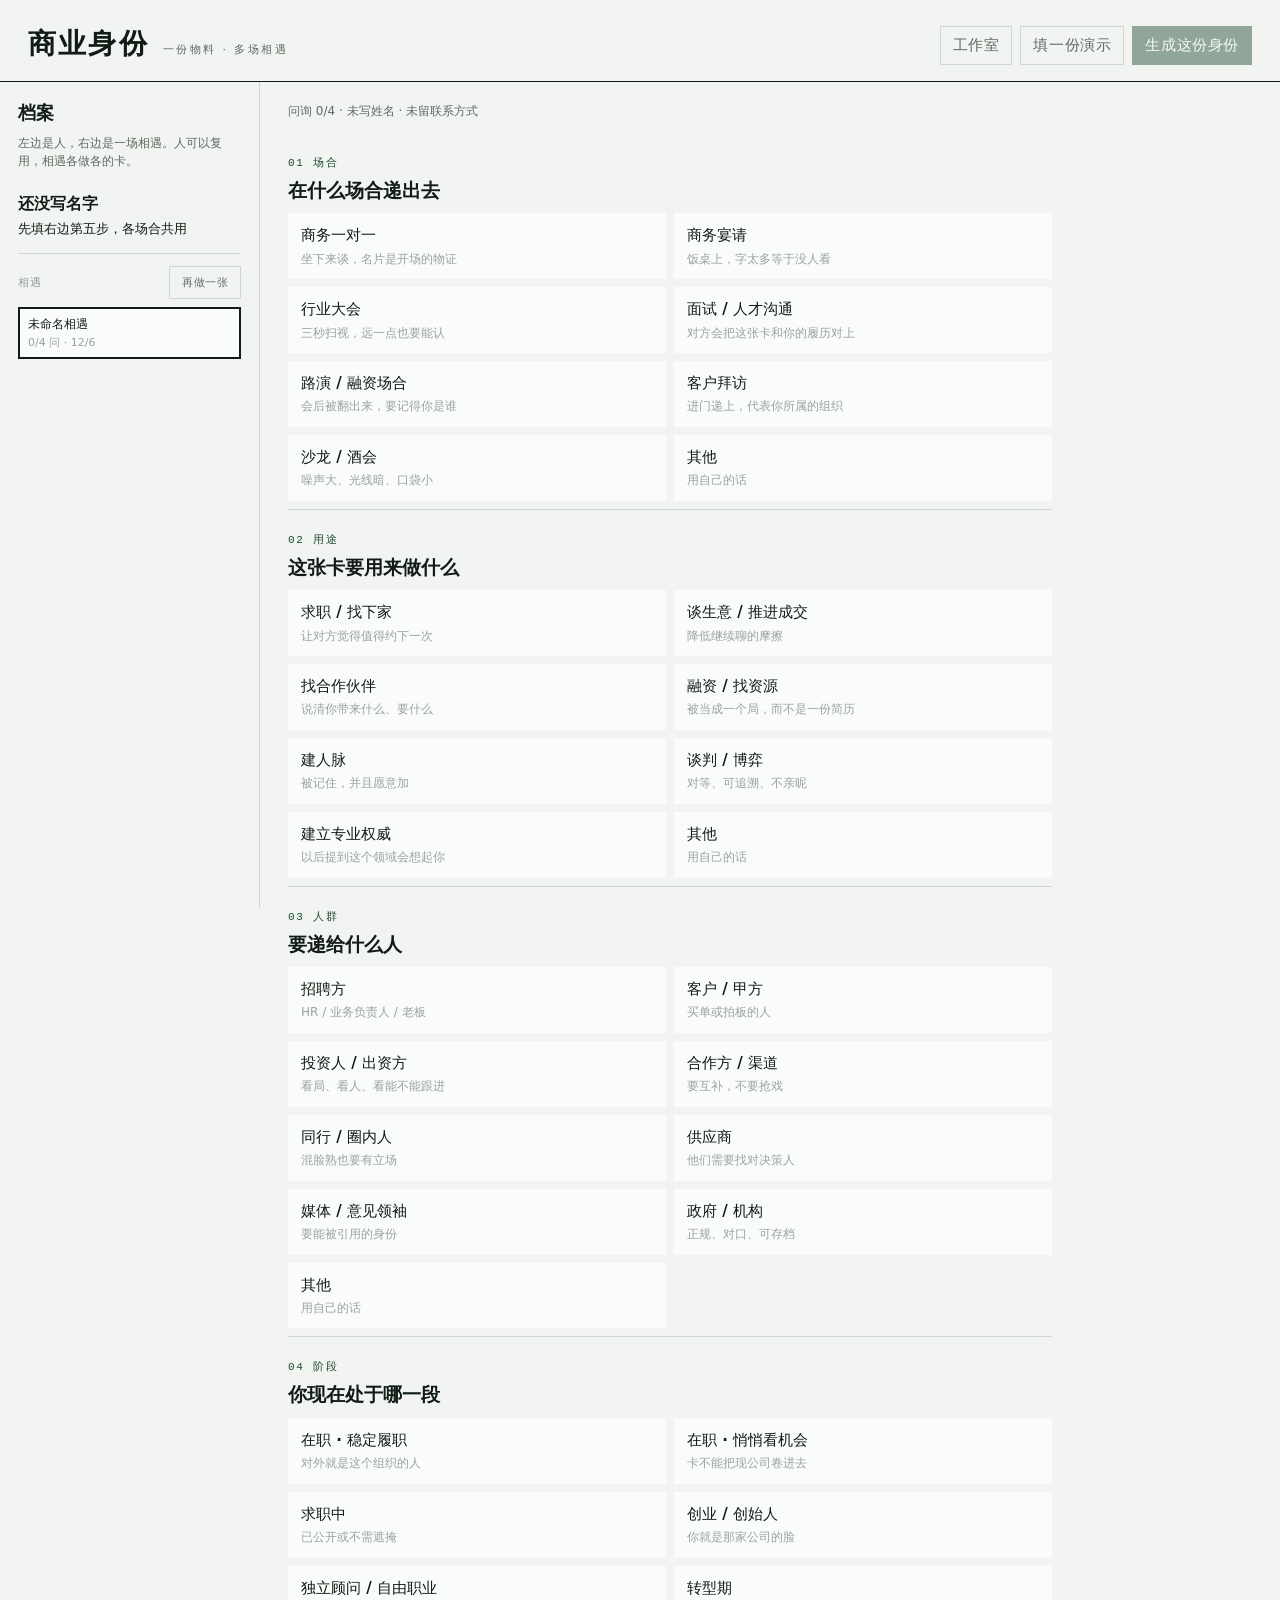
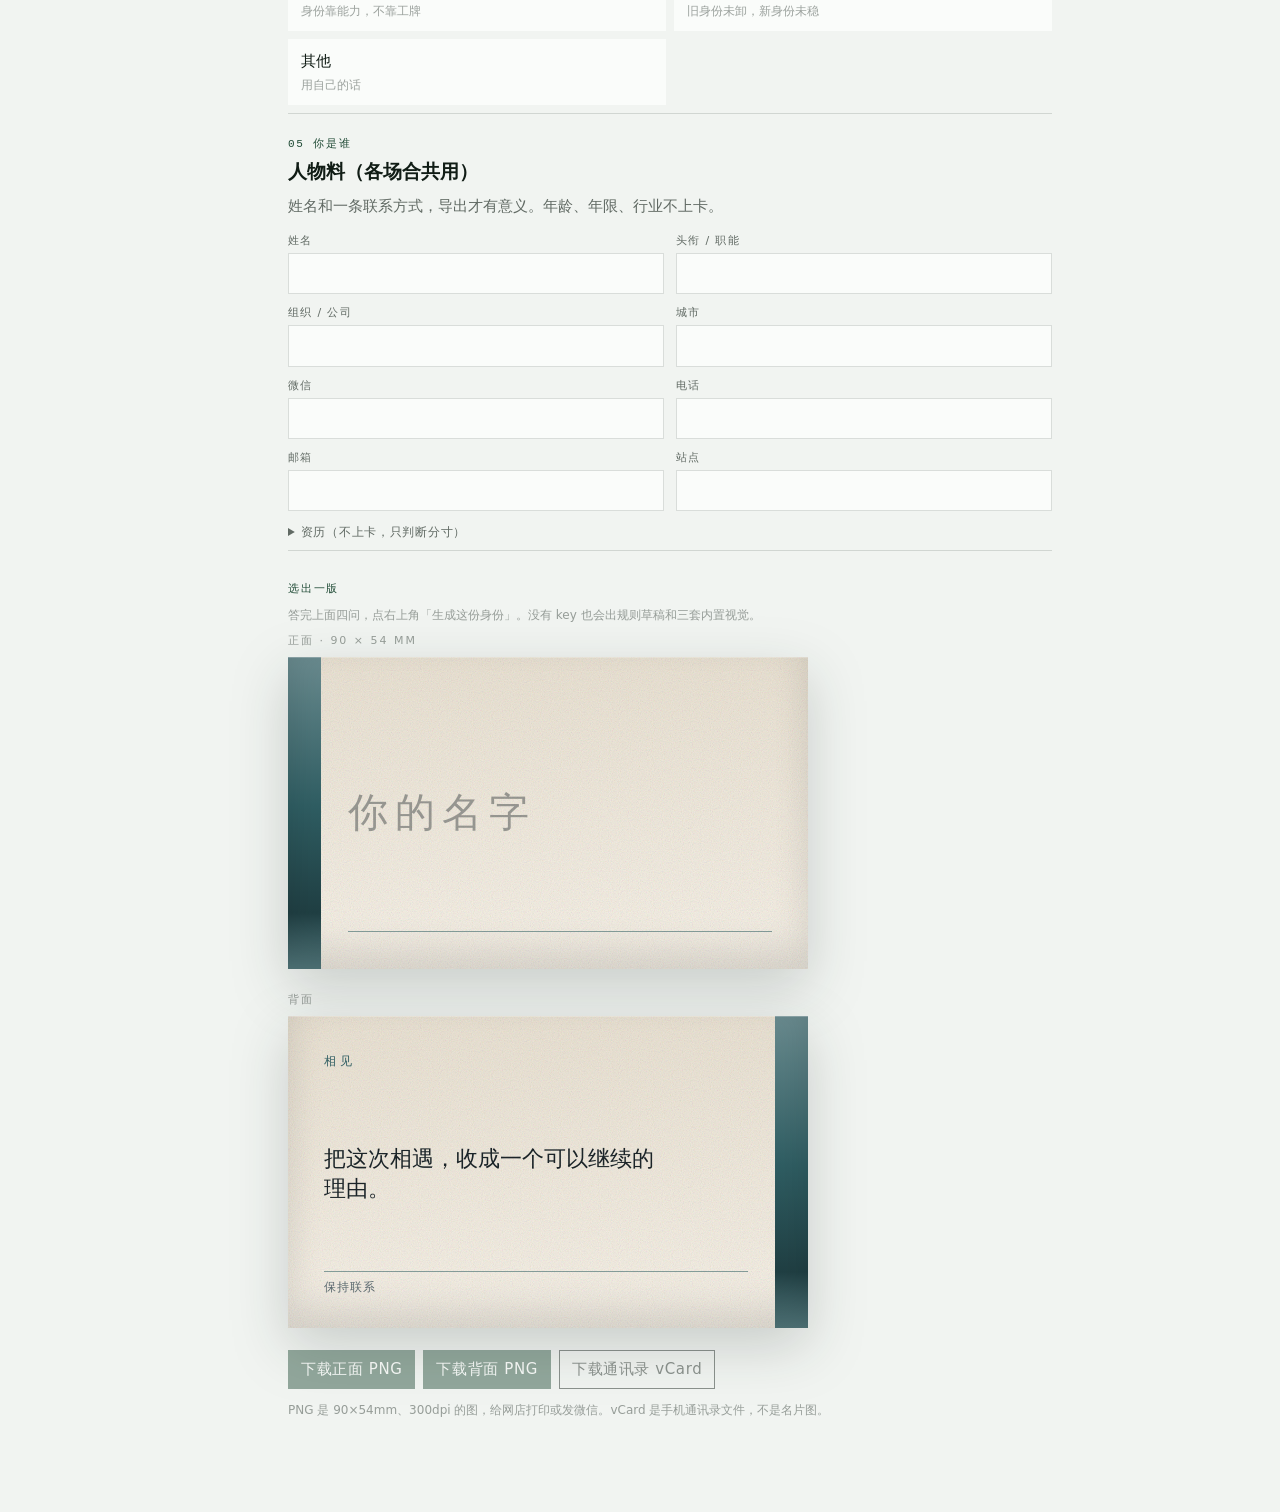
==== flow.html @ c1c33767 "chore(auto): save uncommitted Cursor changes Safety-net commit: uncommitted changes left when the ho" ====
<!DOCTYPE html>
<html lang="zh-CN">
  <head>
    <meta charset="utf-8" />
    <meta name="viewport" content="width=device-width, initial-scale=1" />
    <title>商业身份 · 产品版</title>
    <link rel="stylesheet" href="css/styles.css" />
    <link rel="stylesheet" href="css/flow.css" />
  </head>
  <body>
    <header class="top">
      <div class="brand">
        <h1>商业身份</h1>
        <span class="en">一份物料 · 多场相遇</span>
      </div>
      <div class="top-actions">
        <a class="btn ghost" href="index.html">工作室</a>
        <button class="btn ghost" type="button" id="btn-demo">填一份演示</button>
        <button class="btn chop" type="button" id="btn-go">生成这份身份</button>
      </div>
    </header>

    <main class="flow">
      <aside class="rail">
        <h2>档案</h2>
        <p class="rail-lead">左边是人，右边是一场相遇。人可以复用，相遇各做各的卡。</p>
        <div class="rail-person" id="rail-person"></div>
        <div class="rail-head">
          <span>相遇</span>
          <button class="btn ghost" type="button" id="btn-new">再做一张</button>
        </div>
        <div class="rail-list" id="rail-list"></div>
      </aside>

      <section class="flow-main">
        <p class="status" id="status"></p>

        <article class="q" id="q-scene">
          <div class="q-kicker">01 场合</div>
          <h2>在什么场合递出去</h2>
          <div class="chips" data-field="scene"></div>
          <div class="other" data-other="scene"><input type="text" placeholder="场合，用你的话说" maxlength="40" /></div>
        </article>
        <article class="q" id="q-purpose">
          <div class="q-kicker">02 用途</div>
          <h2>这张卡要用来做什么</h2>
          <div class="chips" data-field="purpose"></div>
          <div class="other" data-other="purpose"><input type="text" placeholder="用途，用你的话说" maxlength="40" /></div>
        </article>
        <article class="q" id="q-audience">
          <div class="q-kicker">03 人群</div>
          <h2>要递给什么人</h2>
          <div class="chips" data-field="audience"></div>
          <div class="other" data-other="audience"><input type="text" placeholder="对方是谁" maxlength="40" /></div>
        </article>
        <article class="q" id="q-stage">
          <div class="q-kicker">04 阶段</div>
          <h2>你现在处于哪一段</h2>
          <div class="chips" data-field="stage"></div>
          <div class="other" data-other="stage"><input type="text" placeholder="你的阶段" maxlength="40" /></div>
        </article>

        <article class="q" id="q-profile">
          <div class="q-kicker">05 你是谁</div>
          <h2>人物料（各场合共用）</h2>
          <p class="lead">姓名和一条联系方式，导出才有意义。年龄、年限、行业不上卡。</p>
          <div class="fields">
            <div>
              <label for="f-name">姓名</label>
              <input id="f-name" data-profile="name" maxlength="20" />
            </div>
            <div>
              <label for="f-title">头衔 / 职能</label>
              <input id="f-title" data-profile="title" maxlength="30" />
            </div>
            <div>
              <label for="f-company">组织 / 公司</label>
              <input id="f-company" data-profile="company" maxlength="30" />
            </div>
            <div>
              <label for="f-city">城市</label>
              <input id="f-city" data-profile="city" maxlength="12" />
            </div>
            <div>
              <label for="f-wechat">微信</label>
              <input id="f-wechat" data-profile="wechat" maxlength="30" />
            </div>
            <div>
              <label for="f-phone">电话</label>
              <input id="f-phone" data-profile="phone" maxlength="20" />
            </div>
            <div>
              <label for="f-email">邮箱</label>
              <input id="f-email" data-profile="email" maxlength="60" />
            </div>
            <div>
              <label for="f-website">站点</label>
              <input id="f-website" data-profile="website" maxlength="60" />
            </div>
          </div>
          <details class="more">
            <summary>资历（不上卡，只判断分寸）</summary>
            <div class="fields" style="margin-top: 10px">
              <div>
                <label for="f-nameEn">英文名</label>
                <input id="f-nameEn" data-profile="nameEn" maxlength="40" />
              </div>
              <div>
                <label for="f-trade">行业 / 职业</label>
                <input id="f-trade" data-profile="trade" maxlength="30" />
              </div>
              <div>
                <label for="f-age">年龄</label>
                <input id="f-age" data-profile="age" maxlength="3" inputmode="numeric" />
              </div>
              <div>
                <label for="f-years">从业年限</label>
                <input id="f-years" data-profile="years" maxlength="3" inputmode="numeric" />
              </div>
              <div class="wide">
                <label for="f-tags">能力标签（逗号分隔）</label>
                <input id="f-tags" data-profile="tags" maxlength="80" />
              </div>
              <div class="wide">
                <label for="f-pitch">一句定位（可空）</label>
                <input id="f-pitch" data-profile="pitch" maxlength="40" />
              </div>
            </div>
          </details>
        </article>

        <section class="pick" id="pick">
          <div class="q-kicker">选出一版</div>
          <p class="designer-note" id="go-note"></p>
          <div class="candidates" id="candidates"></div>
          <div class="cards" id="cards"></div>
          <div class="sheet" id="brief-sheet"></div>
          <div class="export-row">
            <button class="btn chop" type="button" id="btn-png-front">下载正面 PNG</button>
            <button class="btn chop" type="button" id="btn-png-back">下载背面 PNG</button>
            <button class="btn" type="button" id="btn-vcf">下载通讯录 vCard</button>
          </div>
          <p class="hint" id="export-hint">
            PNG 是 90×54mm、300dpi 的图，给网店打印或发微信。vCard 是手机通讯录文件，不是名片图。
          </p>
        </section>
      </section>
    </main>

    <div id="export-stage" aria-hidden="true"></div>
    <script type="module" src="js/flow.js"></script>
  </body>
</html>
---- css/styles.css ----
/**
 * 雪松林只锁 Web 界面：纸白偏冷绿，强调走墨绿。
 * 名片配色由设计规格决定，不受这套色谱限制。
 */
:root {
  --paper: #f1f4f1;
  --paper-2: #e3eae5;
  --ink: #101c15;
  --ink-soft: rgba(16, 28, 21, 0.64);
  --ink-faint: rgba(16, 28, 21, 0.4);
  --rule: rgba(16, 28, 21, 0.14);
  /* accent 管点缀（编号、主按钮），accent-deep 管选中态，chop 只管警告。语义不能混。 */
  --accent: #1f4a35;
  --accent-deep: #163526;
  --chop: #8a4a3a;
  --panel: #fafcfa;
  --studio-top: #e2eae4;
  --code-bg: #0e1c14;
  --code-fg: #e6efe8;
  --shadow: 0 18px 40px rgba(16, 28, 21, 0.12);
  --sans: "Avenir Next", "PingFang SC", "Hiragino Sans GB", "Noto Sans SC",
    system-ui, sans-serif;
  --serif: "Songti SC", "STSong", "Noto Serif SC", serif;
  --display: "Bodoni 72", "Didot", "Songti SC", "Noto Serif SC", serif;
  --mono: "SF Mono", "Menlo", ui-monospace, monospace;
}

* {
  box-sizing: border-box;
}

html,
body {
  margin: 0;
  min-height: 100%;
  background: var(--paper);
  color: var(--ink);
  font-family: var(--sans);
  overflow-x: hidden;
}

body {
  font-size: 15px;
  line-height: 1.55;
}

button,
input,
textarea {
  font: inherit;
  color: inherit;
}

button {
  cursor: pointer;
}

.top {
  display: flex;
  align-items: flex-end;
  justify-content: space-between;
  gap: 1rem;
  padding: 22px 28px 16px;
  border-bottom: 1px solid var(--ink);
  position: sticky;
  top: 0;
  z-index: 8;
  background: var(--paper);
}

.brand {
  display: flex;
  align-items: baseline;
  gap: 14px;
}

.brand h1 {
  margin: 0;
  font-family: var(--serif);
  font-size: 28px;
  font-weight: 600;
  letter-spacing: 0.08em;
}

.brand .en {
  font-size: 11px;
  letter-spacing: 0.22em;
  text-transform: uppercase;
  color: var(--ink-soft);
}

.top-actions {
  display: flex;
  flex-wrap: wrap;
  gap: 8px;
}

.btn {
  border: 1px solid var(--ink);
  background: transparent;
  padding: 7px 12px;
  border-radius: 0;
  letter-spacing: 0.04em;
}

a.btn {
  text-decoration: none;
  color: inherit;
  display: inline-block;
  cursor: pointer;
}

.btn:hover {
  background: var(--ink);
  color: var(--paper);
}

.btn.ghost {
  border-color: var(--rule);
  color: var(--ink-soft);
}

.btn.chop {
  background: var(--accent);
  border-color: var(--accent);
  color: var(--panel);
}

.btn.chop:hover {
  filter: brightness(1.08);
}

.layout {
  display: grid;
  grid-template-columns: minmax(0, 38%) minmax(0, 1fr);
  min-height: calc(100vh - 74px);
  align-items: start;
  overflow-x: hidden;
}

.inquiry {
  padding: 8px 28px 64px;
  border-right: 1px solid var(--rule);
  min-width: 0;
}

.studio {
  padding: 18px 24px 64px;
  background: linear-gradient(180deg, var(--studio-top) 0%, var(--paper) 140px);
  position: sticky;
  top: 73px;
  max-height: calc(100vh - 73px);
  overflow: auto;
  overflow-x: hidden;
  min-width: 0;
}

.q {
  padding: 22px 0 8px;
  border-bottom: 1px solid var(--rule);
}

.q-kicker {
  font-family: var(--mono);
  font-size: 11px;
  letter-spacing: 0.16em;
  color: var(--accent);
}

.q h2 {
  margin: 4px 0 8px;
  font-family: var(--serif);
  font-size: 22px;
  font-weight: 600;
}

.lead {
  margin: 0 0 14px;
  color: var(--ink-soft);
  max-width: 42em;
}

.chips {
  display: grid;
  grid-template-columns: 1fr 1fr;
  gap: 8px;
}

.chip {
  text-align: left;
  background: var(--panel);
  border: 1px solid transparent;
  padding: 10px 12px;
}

.chip:hover {
  border-color: var(--ink-soft);
}

.chip.is-on {
  border-color: var(--accent-deep);
  background: var(--accent-deep);
  color: var(--panel);
}

.chip strong {
  display: block;
  font-weight: 560;
}

.chip span {
  display: block;
  margin-top: 2px;
  font-size: 12px;
  color: var(--ink-faint);
}

.chip.is-on span {
  color: color-mix(in srgb, var(--panel) 68%, transparent);
}

.other {
  display: none;
  margin-top: 8px;
}

.other.is-open {
  display: block;
}

.other input,
.fields input,
.fields textarea,
.edits input {
  width: 100%;
  background: var(--panel);
  border: 1px solid var(--rule);
  padding: 8px 10px;
  outline: none;
}

.other input:focus,
.fields input:focus,
.fields textarea:focus,
.edits input:focus {
  border-color: var(--ink);
}

.fields {
  display: grid;
  grid-template-columns: 1fr 1fr;
  gap: 10px 12px;
}

.fields .wide {
  grid-column: 1 / -1;
}

.fields label,
.edits label {
  display: block;
  font-size: 11px;
  letter-spacing: 0.12em;
  color: var(--ink-soft);
  margin-bottom: 4px;
}

.file-row {
  display: flex;
  flex-wrap: wrap;
  gap: 8px;
  align-items: center;
}

.file-row input[type="file"] {
  display: none;
}

.hint {
  font-size: 12px;
  color: var(--ink-faint);
}

.file-chip {
  font-size: 12px;
  padding: 4px 8px;
  border: 1px solid var(--rule);
}

.studio-head {
  display: flex;
  justify-content: space-between;
  align-items: baseline;
  gap: 12px;
  margin-bottom: 12px;
}

.studio-head h2 {
  margin: 0;
  font-family: var(--serif);
  font-size: 22px;
}

.formula {
  font-size: 12px;
  color: var(--ink-soft);
  letter-spacing: 0.04em;
  text-align: right;
  max-width: 36em;
}

.stance-row {
  display: flex;
  flex-wrap: wrap;
  gap: 6px;
  margin: 8px 0 16px;
}

.stance {
  border: 1px solid var(--rule);
  background: transparent;
  padding: 5px 9px;
  font-size: 12px;
}

.stance.is-on {
  border-color: var(--accent-deep);
  background: var(--accent-deep);
  color: var(--panel);
}

.palettes {
  display: flex;
  flex-wrap: wrap;
  gap: 6px;
  margin: 10px 0 4px;
}

.palette {
  border: 1px solid var(--rule);
  background: transparent;
  padding: 4px 8px;
  font-size: 11px;
  display: inline-flex;
  align-items: center;
  gap: 6px;
}

.palette.is-on {
  border-color: var(--ink);
  background: var(--ink);
  color: var(--panel);
}

.palette-swatch {
  display: inline-flex;
  gap: 2px;
}

.palette-swatch i {
  display: block;
  width: 9px;
  height: 9px;
  border: 1px solid var(--rule);
}

.designer {
  border: 1px solid var(--ink);
  background: var(--panel);
  padding: 12px 14px 14px;
  margin: 0 0 18px;
}

.designer-head {
  display: flex;
  align-items: center;
  justify-content: space-between;
  gap: 10px;
  flex-wrap: wrap;
}

.designer-head h3 {
  margin: 0;
  font-family: var(--serif);
  font-size: 16px;
  font-weight: 600;
}

.designer-actions {
  display: flex;
  gap: 6px;
  flex-wrap: wrap;
}

.designer-note {
  margin: 8px 0 0;
  font-size: 12px;
  color: var(--ink-faint);
  line-height: 1.5;
}

.designer-note.is-error {
  color: var(--chop);
}

/* 设计稿：一份能被读的稿子，所以每一行都带「为什么」。 */
.sheet {
  display: grid;
  gap: 7px;
  margin-top: 11px;
}

.sheet:empty {
  display: none;
}

.sheet-read {
  font-family: var(--serif);
  font-size: 14px;
  line-height: 1.5;
  padding-bottom: 9px;
  border-bottom: 1px solid var(--rule);
}

.sheet-read span {
  display: block;
  margin-top: 3px;
  font-family: var(--sans);
  font-size: 11px;
  letter-spacing: 0.06em;
  color: var(--accent);
}

.sheet-row {
  display: grid;
  grid-template-columns: 3.6em 1fr;
  gap: 10px;
  font-size: 12.5px;
  line-height: 1.5;
}

.sheet-row b {
  font-weight: 560;
  color: var(--ink-faint);
  letter-spacing: 0.08em;
}

.sheet-row em {
  display: block;
  margin-top: 1px;
  font-style: normal;
  font-size: 11px;
  color: var(--ink-faint);
}

.btn[disabled] {
  opacity: 0.45;
  cursor: progress;
}

.btn[disabled]:hover {
  background: transparent;
  color: inherit;
}

.candidates {
  display: grid;
  grid-template-columns: repeat(3, minmax(0, 1fr));
  gap: 10px;
  margin-top: 12px;
}

.candidates:empty {
  display: none;
}

.cand {
  border: 1px solid var(--rule);
  background: rgba(255, 255, 255, 0.5);
  padding: 7px;
  display: grid;
  gap: 6px;
  align-content: start;
  text-align: left;
  min-width: 0;
}

.cand:hover {
  border-color: var(--ink-soft);
}

.cand.is-on {
  border-color: var(--ink);
  box-shadow: inset 0 0 0 1px var(--ink);
}

.cand .card-frame {
  filter: none;
}

.cand-name {
  font-family: var(--serif);
  font-size: 13px;
  font-weight: 600;
  display: flex;
  align-items: center;
  justify-content: space-between;
  gap: 6px;
}

.cand-swatch {
  display: flex;
  gap: 2px;
  flex: 0 0 auto;
}

.cand-swatch i {
  display: block;
  width: 10px;
  height: 10px;
  border: 1px solid var(--rule);
}

.cand-why {
  font-size: 11px;
  line-height: 1.45;
  color: var(--ink-soft);
}

.brief {
  background: var(--panel);
  border: 1px solid var(--rule);
  padding: 14px 16px 8px;
  margin-bottom: 18px;
}

.brief li {
  margin: 0 0 10px;
}

.warn {
  color: var(--chop);
  font-size: 13px;
  margin: 0 0 10px;
}

.cards {
  display: grid;
  grid-template-columns: 1fr;
  gap: 22px;
  margin: 8px 0 22px;
  width: 100%;
  min-width: 0;
}

.card-block {
  width: min(100%, 520px);
  min-width: 0;
}

.card-frame {
  position: relative;
  width: 100%;
  aspect-ratio: 90 / 54;
  container-type: size;
  container-name: card;
  overflow: hidden;
  min-width: 0;
  filter: drop-shadow(0 18px 28px rgba(16, 28, 21, 0.18));
}

.card-label {
  font-size: 11px;
  letter-spacing: 0.18em;
  text-transform: uppercase;
  color: var(--ink-faint);
  margin-bottom: 8px;
}

/* 名片本体：所有视觉都来自设计规格注入的 CSS 变量，没有任何写死的风格。 */
.card {
  position: absolute;
  inset: 0;
  background: var(--card-bg-paint, var(--card-bg, #f3eee4));
  border-radius: var(--card-radius, 0);
  overflow: hidden;
  color: var(--card-fg, #1b2428);
}

.card::after {
  content: "";
  position: absolute;
  inset: 0;
  pointer-events: none;
  z-index: 3;
  border-radius: inherit;
  box-shadow: inset 0 1px 0 rgba(255, 255, 255, 0.22),
    inset 0 -18px 36px rgba(0, 0, 0, 0.12);
}

.card-surface {
  position: absolute;
  inset: 0;
  pointer-events: none;
}

.card-surface > * {
  position: absolute;
}

.surf-grain {
  inset: 0;
  opacity: var(--grain-opacity, 0.26);
  mix-blend-mode: multiply;
  background-image: url("data:image/svg+xml,%3Csvg xmlns='http://www.w3.org/2000/svg' viewBox='0 0 180 180'%3E%3Cfilter id='n'%3E%3CfeTurbulence type='fractalNoise' baseFrequency='0.9' numOctaves='4' stitchTiles='stitch'/%3E%3C/filter%3E%3Crect width='100%25' height='100%25' filter='url(%23n)'/%3E%3C/svg%3E");
  background-size: 180px 180px;
}

.surf-vignette {
  inset: 0;
  opacity: var(--vignette-opacity, 0);
  background: radial-gradient(120% 90% at 50% 40%, transparent 40%, #000 100%);
}

.surf-mono {
  right: 4%;
  bottom: -8%;
  font-family: var(--display);
  font-size: 42cqh;
  line-height: 1;
  opacity: var(--mono-opacity, 0);
  color: var(--card-fg);
  font-weight: 600;
}

.card-face {
  position: relative;
  z-index: 1;
  height: 100%;
  display: grid;
  grid-template-rows: auto 1fr auto;
  min-width: 0;
  min-height: 0;
  padding: var(--pad-t, 7.5%) var(--pad-r, 7.5%) var(--pad-b, 6.5%) var(--pad-l, 7.5%);
  justify-items: var(--face-align, flex-start);
  text-align: var(--text-align, left);
}

.z-top,
.z-hero,
.z-bottom {
  min-width: 0;
  max-width: 100%;
}

.z-top {
  display: flex;
  justify-content: var(--face-align, flex-start);
  align-items: baseline;
  gap: 3%;
  width: 100%;
}

.masthead {
  font-size: var(--masthead-size, 2.6cqw);
  letter-spacing: var(--masthead-track, 0.34em);
  text-transform: var(--masthead-transform, uppercase);
  color: var(--masthead-color, var(--card-muted));
  white-space: nowrap;
  overflow: hidden;
  text-overflow: ellipsis;
}

.ornament {
  width: 12cqw;
  height: 0;
  border-top: 0.28cqw solid var(--card-accent);
  position: relative;
  margin: 2.2cqh 0 1.6cqh;
}

.ornament::before {
  content: "";
  position: absolute;
  left: 50%;
  top: -0.7cqw;
  width: 1.1cqw;
  height: 1.1cqw;
  background: var(--card-accent);
  transform: translateX(-50%) rotate(45deg);
}

.z-hero {
  display: flex;
  flex-direction: column;
  justify-content: var(--face-anchor, center);
  align-items: var(--face-align, flex-start);
  min-width: 0;
  min-height: 0;
  width: 100%;
}

.card-name {
  font-family: var(--name-font, var(--display));
  font-size: var(--name-size, 8cqw);
  letter-spacing: var(--name-track, 0.2em);
  line-height: 1.12;
  font-weight: var(--name-weight, 600);
  color: var(--name-color, var(--card-fg));
  white-space: nowrap;
  overflow: hidden;
  text-overflow: ellipsis;
  max-width: 100%;
}

/* 竖排姓名脱离三分区，压在侧边装饰上；正文侧的留白由规格清洗器让出。 */
.card-name.is-vertical {
  position: absolute;
  top: 8%;
  bottom: 8%;
  writing-mode: vertical-rl;
  z-index: 2;
}

.card-name.is-vertical[data-side="left"] {
  left: 4.5%;
}

.card-name.is-vertical[data-side="right"] {
  right: 4.5%;
}

.card-en {
  margin-top: 1.1cqh;
  font-size: 2.45cqw;
  letter-spacing: 0.22em;
  text-transform: uppercase;
  color: var(--card-muted);
}

.tag-row {
  margin-top: 2.2cqh;
  font-size: var(--role-size, 2.8cqw);
  letter-spacing: var(--role-track, 0.12em);
  color: var(--role-color, var(--card-muted));
  overflow: hidden;
  text-overflow: ellipsis;
  white-space: nowrap;
  max-width: 100%;
}

.z-bottom {
  font-size: var(--contact-size, 2.6cqw);
  letter-spacing: 0.06em;
  color: var(--card-fg);
  display: flex;
  gap: 1.6cqw;
  min-width: 0;
  width: 100%;
  flex-wrap: nowrap;
  overflow: hidden;
  justify-content: var(--contact-justify, flex-start);
}

.z-bottom span {
  white-space: nowrap;
  overflow: hidden;
  text-overflow: ellipsis;
}

.card[data-contact="row"] .z-bottom {
  border-top: 0.25cqw solid color-mix(in srgb, var(--card-accent) 55%, transparent);
  padding-top: 1.8cqh;
}

.card[data-contact="stack"] .z-bottom {
  display: grid;
  gap: 0.6cqh;
  justify-items: var(--contact-justify, flex-start);
}

.portrait {
  position: absolute;
  top: 8%;
  right: 7%;
  width: 14%;
  height: 28%;
  object-fit: cover;
  filter: grayscale(0.35) contrast(1.05);
  z-index: 2;
}

.back-kicker {
  font-size: 2.35cqw;
  letter-spacing: 0.26em;
  color: var(--card-accent);
}

.back-pitch {
  font-family: var(--name-font, var(--display));
  font-size: 4.2cqw;
  line-height: 1.4;
  max-width: 82%;
  margin-top: 2cqh;
}

.back-tags {
  margin-top: 2cqh;
  font-size: 2.5cqw;
  letter-spacing: 0.1em;
  color: var(--card-muted);
}

.back-cta {
  font-size: 2.4cqw;
  letter-spacing: 0.08em;
  color: var(--card-muted);
}

.spec {
  display: grid;
  gap: 8px;
  margin-top: 4px;
}

.spec-row {
  display: grid;
  grid-template-columns: 4.5em 1fr;
  gap: 10px;
  font-size: 13px;
}

.spec-row b {
  font-weight: 560;
  color: var(--ink-faint);
  letter-spacing: 0.08em;
}

.edits {
  display: grid;
  grid-template-columns: 1fr 1fr;
  gap: 10px;
  margin-bottom: 22px;
}

.edits .wide {
  grid-column: 1 / -1;
}

.prompts {
  display: grid;
  grid-template-columns: 1fr 1fr;
  gap: 14px;
}

.prompt h3 {
  margin: 0 0 8px;
  font-size: 13px;
  letter-spacing: 0.08em;
}

.prompt header {
  display: flex;
  justify-content: space-between;
  align-items: center;
}

.prompt pre {
  margin: 0;
  white-space: pre-wrap;
  background: var(--code-bg);
  color: var(--code-fg);
  padding: 12px;
  min-height: 180px;
  max-height: 280px;
  overflow: auto;
  font-family: var(--mono);
  font-size: 11px;
  line-height: 1.5;
}

.status {
  font-size: 12px;
  color: var(--ink-soft);
}

#print-sheet {
  display: none;
}

@media (max-width: 980px) {
  .layout {
    grid-template-columns: 1fr;
  }
  .inquiry {
    border-right: 0;
    border-bottom: 1px solid var(--ink);
  }
  .studio {
    position: static;
    max-height: none;
  }
  .chips,
  .fields,
  .edits,
  .prompts {
    grid-template-columns: 1fr;
  }
}

@media print {
  body * {
    visibility: hidden;
  }

  #print-sheet,
  #print-sheet * {
    visibility: visible;
  }

  #print-sheet {
    display: flex;
    gap: 8mm;
    position: absolute;
    left: 0;
    top: 0;
    padding: 10mm;
  }

  .card-frame {
    width: 90mm;
    height: 54mm;
    max-width: 90mm;
    aspect-ratio: auto;
    filter: none;
  }
}
---- css/flow.css ----
.flow {
  display: grid;
  grid-template-columns: minmax(200px, 260px) minmax(0, 1fr);
  min-height: calc(100vh - 74px);
  align-items: start;
}

.rail {
  padding: 18px 18px 48px;
  border-right: 1px solid var(--rule);
  min-height: calc(100vh - 74px);
  position: sticky;
  top: 73px;
  max-height: calc(100vh - 73px);
  overflow: auto;
}

.rail h2 {
  margin: 0 0 6px;
  font-family: var(--serif);
  font-size: 18px;
}

.rail-lead {
  margin: 0 0 14px;
  font-size: 12px;
  color: var(--ink-soft);
  line-height: 1.5;
}

.rail-person {
  font-size: 13px;
  padding: 8px 0 14px;
  border-bottom: 1px solid var(--rule);
  margin-bottom: 12px;
}

.rail-person b {
  display: block;
  font-family: var(--serif);
  font-size: 16px;
  font-weight: 600;
  margin-bottom: 2px;
}

.rail-head {
  display: flex;
  align-items: center;
  justify-content: space-between;
  gap: 8px;
  font-size: 11px;
  letter-spacing: 0.12em;
  color: var(--ink-faint);
  margin-bottom: 8px;
}

.rail-list {
  display: grid;
  gap: 6px;
}

.rail-item {
  text-align: left;
  border: 1px solid var(--rule);
  background: var(--panel);
  padding: 8px 9px;
  font-size: 12px;
  line-height: 1.4;
}

.rail-item.is-on {
  border-color: var(--ink);
  box-shadow: inset 0 0 0 1px var(--ink);
}

.rail-item small {
  display: block;
  color: var(--ink-faint);
  margin-top: 2px;
  font-size: 11px;
}

.flow-main {
  padding: 8px 28px 80px;
  max-width: 820px;
}

.flow-main .q h2 {
  font-size: 19px;
}

.more {
  margin-top: 12px;
}

.more summary {
  cursor: pointer;
  font-size: 12px;
  color: var(--ink-soft);
  letter-spacing: 0.06em;
}

.pick {
  margin-top: 22px;
  padding-top: 8px;
}

.export-row {
  display: flex;
  flex-wrap: wrap;
  gap: 8px;
  margin: 16px 0 8px;
}

#export-stage {
  position: fixed;
  left: -9999px;
  top: 0;
  width: 1063px;
}

#export-stage .card-frame {
  width: 1063px;
  height: 638px;
  aspect-ratio: auto;
  filter: none;
}

@media (max-width: 980px) {
  .flow {
    grid-template-columns: 1fr;
  }
  .rail {
    position: static;
    max-height: none;
    min-height: 0;
    border-right: 0;
    border-bottom: 1px solid var(--ink);
  }
}
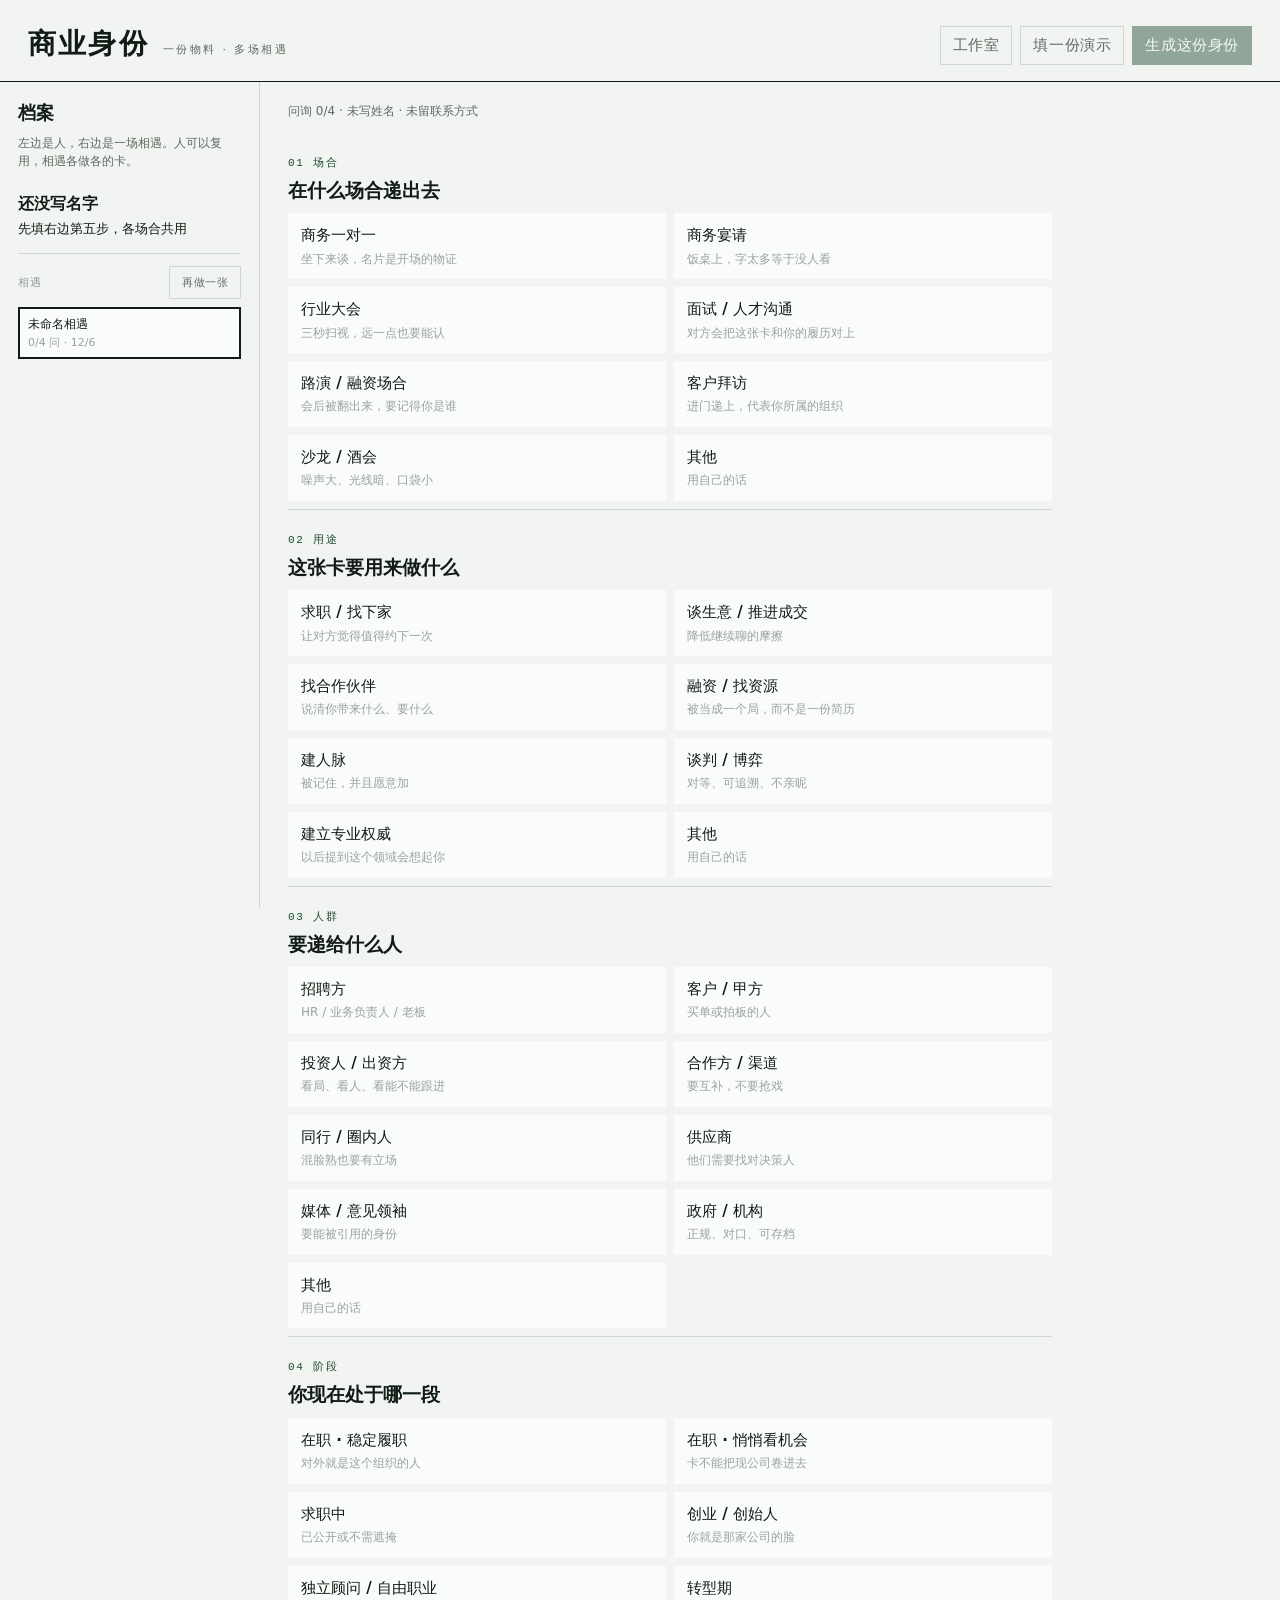
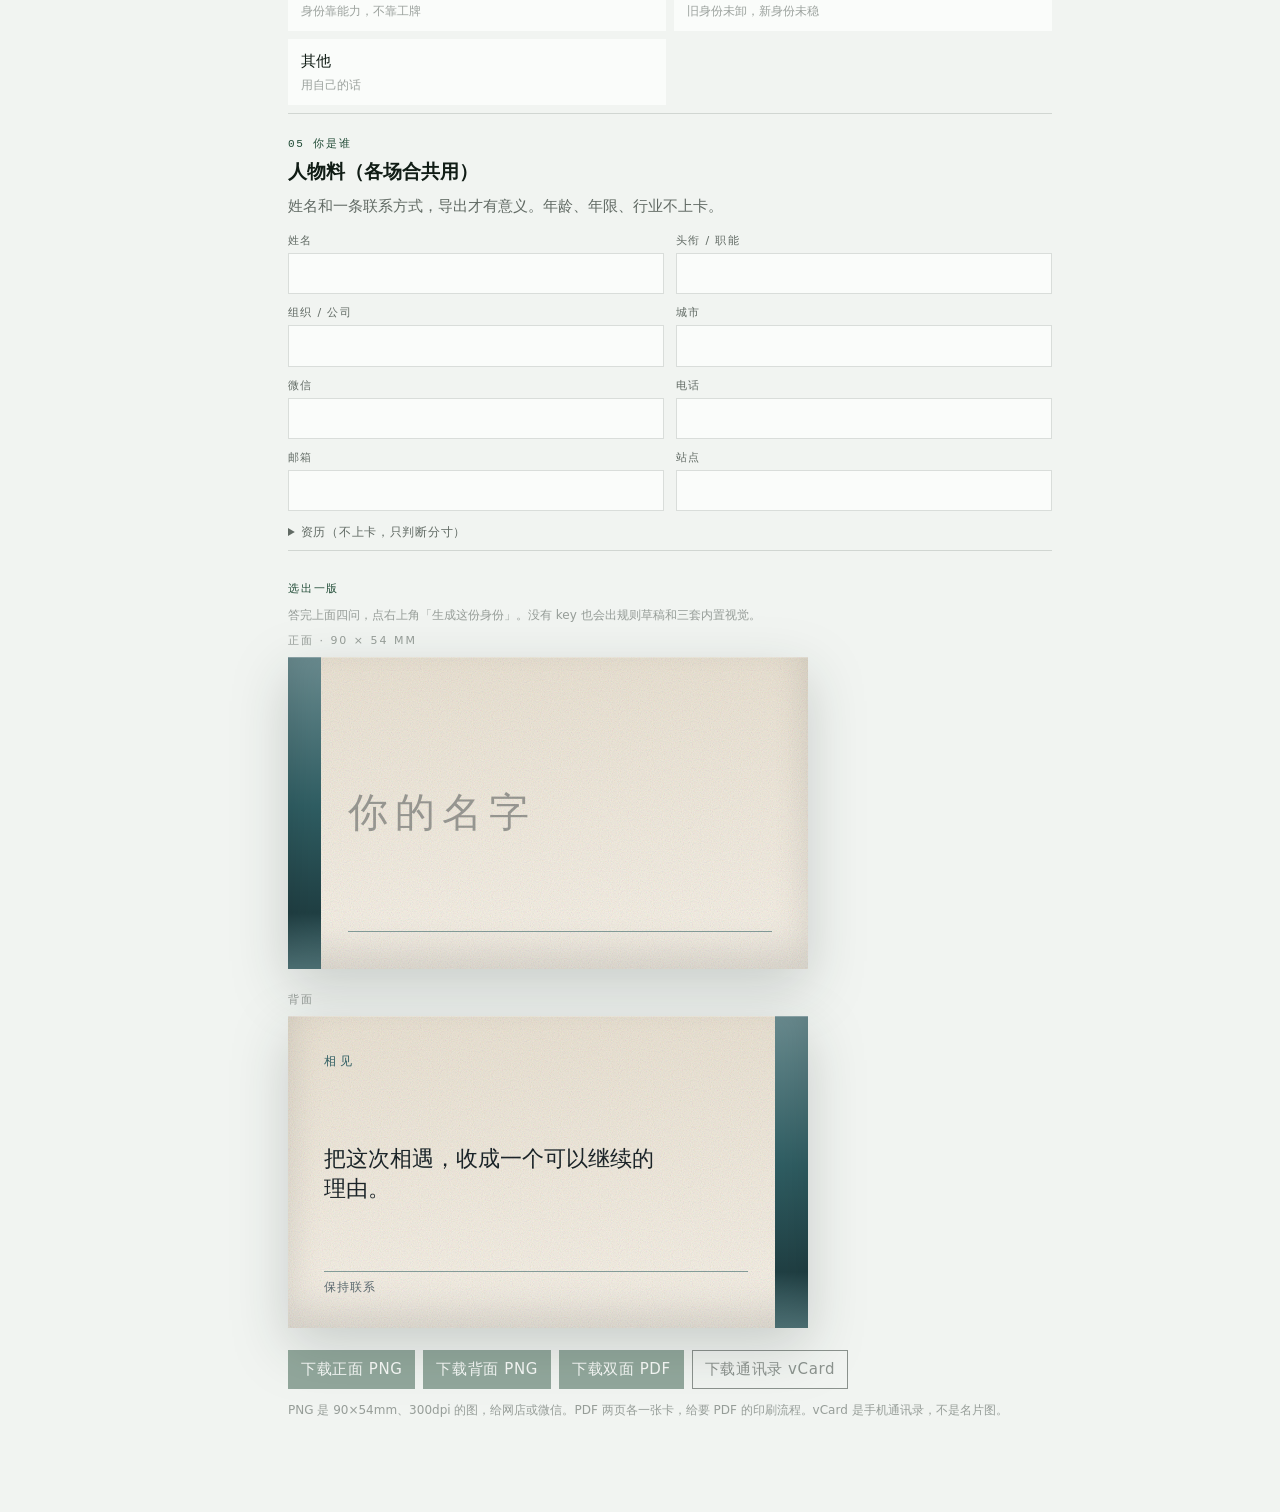
==== commit a75f0ee4: "chore(auto): save uncommitted Cursor changes Safety-net commit: uncommitted changes left when the ho" ====
--- a/flow.html
+++ b/flow.html
@@ -138,10 +138,11 @@
           <div class="export-row">
             <button class="btn chop" type="button" id="btn-png-front">下载正面 PNG</button>
             <button class="btn chop" type="button" id="btn-png-back">下载背面 PNG</button>
+            <button class="btn chop" type="button" id="btn-pdf">下载双面 PDF</button>
             <button class="btn" type="button" id="btn-vcf">下载通讯录 vCard</button>
           </div>
           <p class="hint" id="export-hint">
-            PNG 是 90×54mm、300dpi 的图，给网店打印或发微信。vCard 是手机通讯录文件，不是名片图。
+            PNG 是 90×54mm、300dpi 的图，给网店或微信。PDF 两页各一张卡，给要 PDF 的印刷流程。vCard 是手机通讯录，不是名片图。
           </p>
         </section>
       </section>
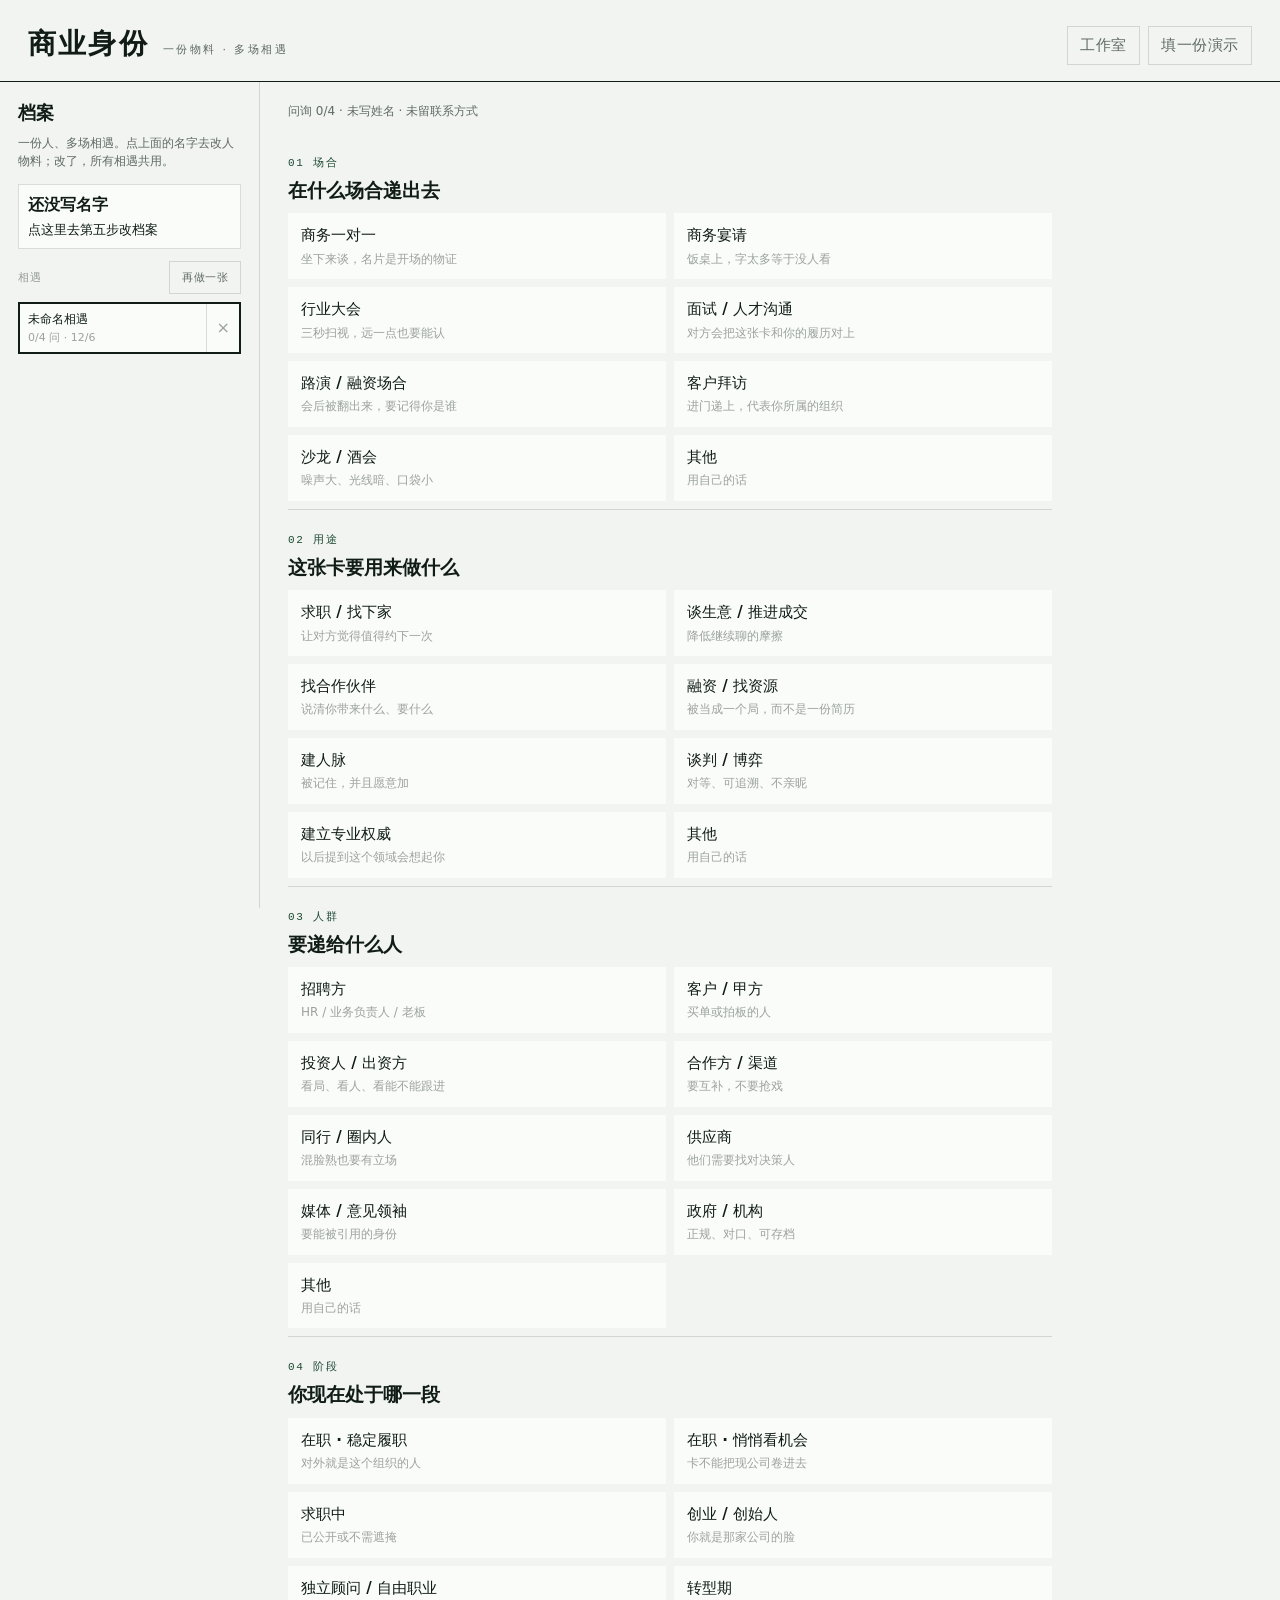
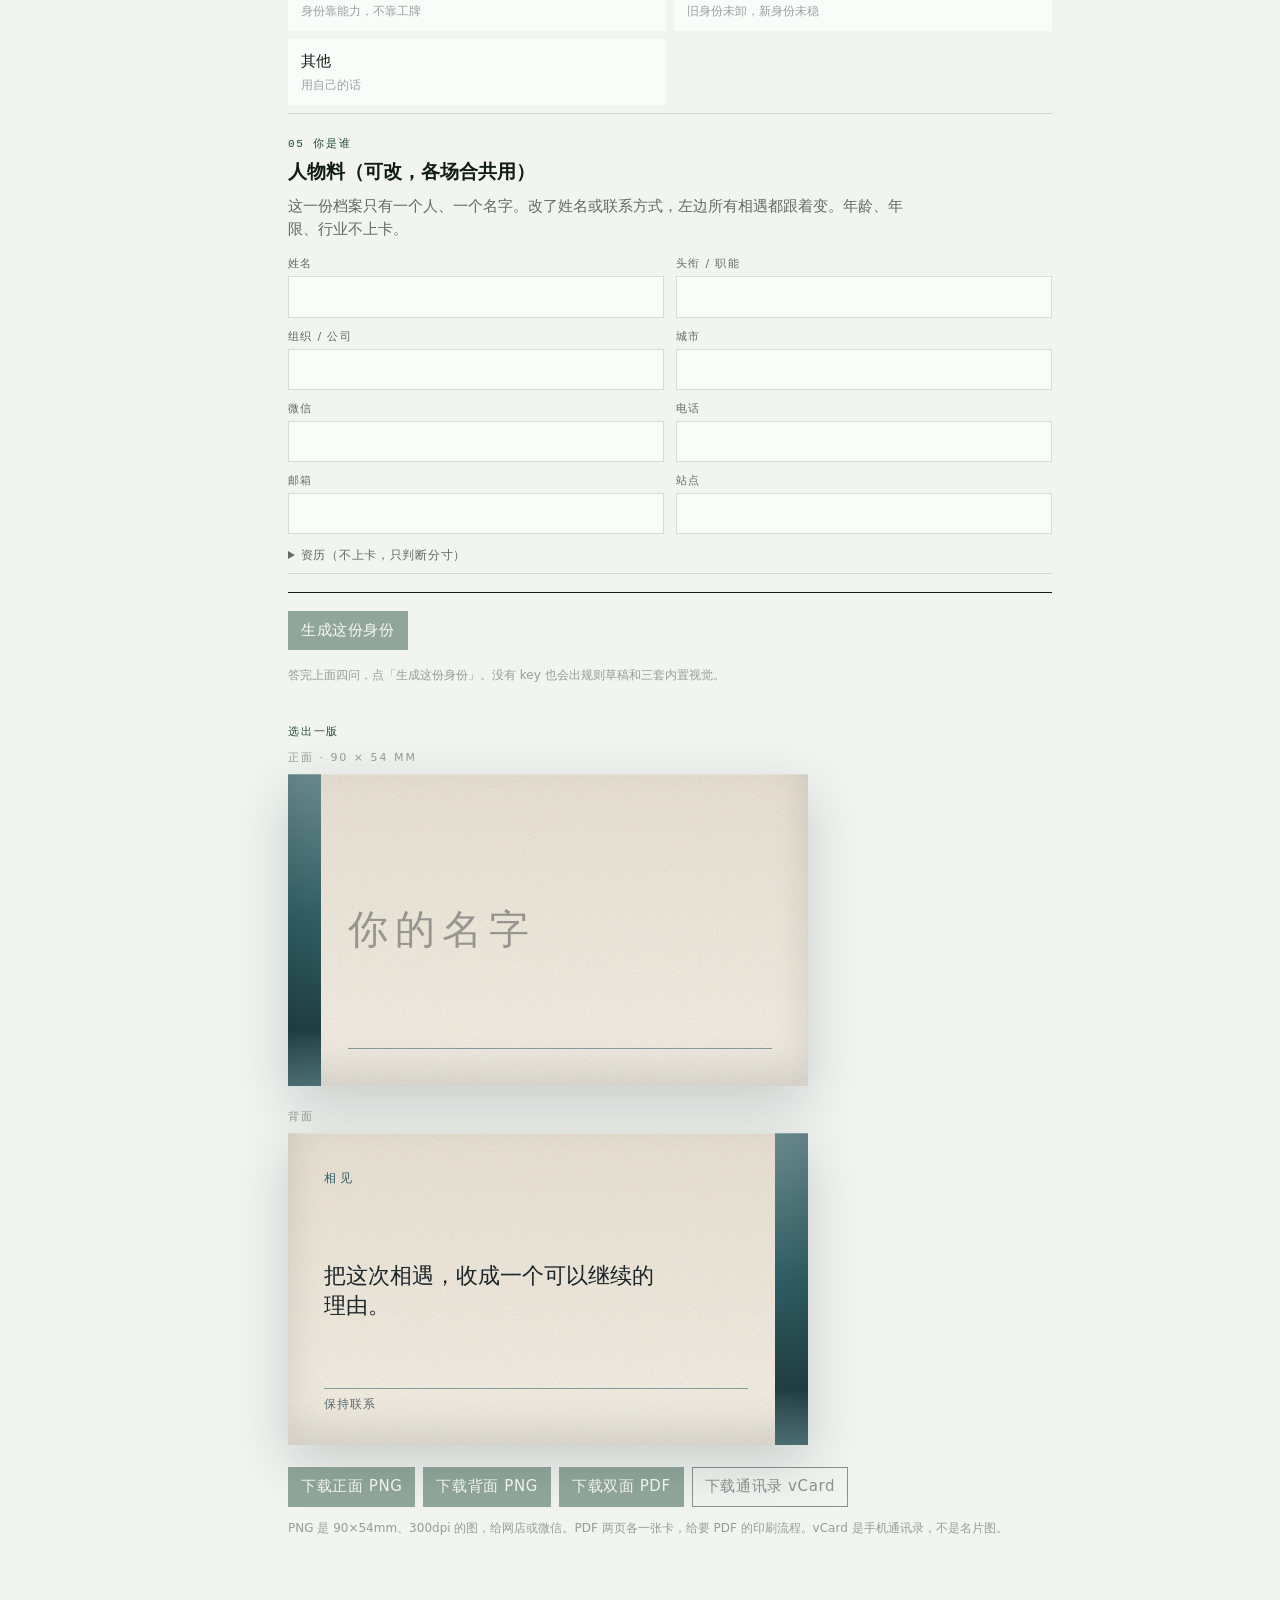
==== commit ffbe126c: "chore(auto): save uncommitted Cursor changes Safety-net commit: uncommitted changes left when the ho" ====
--- a/flow.html
+++ b/flow.html
@@ -2,153 +2,14 @@
 <html lang="zh-CN">
   <head>
     <meta charset="utf-8" />
-    <meta name="viewport" content="width=device-width, initial-scale=1" />
-    <title>商业身份 · 产品版</title>
-    <link rel="stylesheet" href="css/styles.css" />
-    <link rel="stylesheet" href="css/flow.css" />
+    <meta http-equiv="refresh" content="0; url=./" />
+    <link rel="canonical" href="./" />
+    <title>商业身份</title>
+    <script>
+      location.replace("./");
+    </script>
   </head>
   <body>
-    <header class="top">
-      <div class="brand">
-        <h1>商业身份</h1>
-        <span class="en">一份物料 · 多场相遇</span>
-      </div>
-      <div class="top-actions">
-        <a class="btn ghost" href="index.html">工作室</a>
-        <button class="btn ghost" type="button" id="btn-demo">填一份演示</button>
-        <button class="btn chop" type="button" id="btn-go">生成这份身份</button>
-      </div>
-    </header>
-
-    <main class="flow">
-      <aside class="rail">
-        <h2>档案</h2>
-        <p class="rail-lead">左边是人，右边是一场相遇。人可以复用，相遇各做各的卡。</p>
-        <div class="rail-person" id="rail-person"></div>
-        <div class="rail-head">
-          <span>相遇</span>
-          <button class="btn ghost" type="button" id="btn-new">再做一张</button>
-        </div>
-        <div class="rail-list" id="rail-list"></div>
-      </aside>
-
-      <section class="flow-main">
-        <p class="status" id="status"></p>
-
-        <article class="q" id="q-scene">
-          <div class="q-kicker">01 场合</div>
-          <h2>在什么场合递出去</h2>
-          <div class="chips" data-field="scene"></div>
-          <div class="other" data-other="scene"><input type="text" placeholder="场合，用你的话说" maxlength="40" /></div>
-        </article>
-        <article class="q" id="q-purpose">
-          <div class="q-kicker">02 用途</div>
-          <h2>这张卡要用来做什么</h2>
-          <div class="chips" data-field="purpose"></div>
-          <div class="other" data-other="purpose"><input type="text" placeholder="用途，用你的话说" maxlength="40" /></div>
-        </article>
-        <article class="q" id="q-audience">
-          <div class="q-kicker">03 人群</div>
-          <h2>要递给什么人</h2>
-          <div class="chips" data-field="audience"></div>
-          <div class="other" data-other="audience"><input type="text" placeholder="对方是谁" maxlength="40" /></div>
-        </article>
-        <article class="q" id="q-stage">
-          <div class="q-kicker">04 阶段</div>
-          <h2>你现在处于哪一段</h2>
-          <div class="chips" data-field="stage"></div>
-          <div class="other" data-other="stage"><input type="text" placeholder="你的阶段" maxlength="40" /></div>
-        </article>
-
-        <article class="q" id="q-profile">
-          <div class="q-kicker">05 你是谁</div>
-          <h2>人物料（各场合共用）</h2>
-          <p class="lead">姓名和一条联系方式，导出才有意义。年龄、年限、行业不上卡。</p>
-          <div class="fields">
-            <div>
-              <label for="f-name">姓名</label>
-              <input id="f-name" data-profile="name" maxlength="20" />
-            </div>
-            <div>
-              <label for="f-title">头衔 / 职能</label>
-              <input id="f-title" data-profile="title" maxlength="30" />
-            </div>
-            <div>
-              <label for="f-company">组织 / 公司</label>
-              <input id="f-company" data-profile="company" maxlength="30" />
-            </div>
-            <div>
-              <label for="f-city">城市</label>
-              <input id="f-city" data-profile="city" maxlength="12" />
-            </div>
-            <div>
-              <label for="f-wechat">微信</label>
-              <input id="f-wechat" data-profile="wechat" maxlength="30" />
-            </div>
-            <div>
-              <label for="f-phone">电话</label>
-              <input id="f-phone" data-profile="phone" maxlength="20" />
-            </div>
-            <div>
-              <label for="f-email">邮箱</label>
-              <input id="f-email" data-profile="email" maxlength="60" />
-            </div>
-            <div>
-              <label for="f-website">站点</label>
-              <input id="f-website" data-profile="website" maxlength="60" />
-            </div>
-          </div>
-          <details class="more">
-            <summary>资历（不上卡，只判断分寸）</summary>
-            <div class="fields" style="margin-top: 10px">
-              <div>
-                <label for="f-nameEn">英文名</label>
-                <input id="f-nameEn" data-profile="nameEn" maxlength="40" />
-              </div>
-              <div>
-                <label for="f-trade">行业 / 职业</label>
-                <input id="f-trade" data-profile="trade" maxlength="30" />
-              </div>
-              <div>
-                <label for="f-age">年龄</label>
-                <input id="f-age" data-profile="age" maxlength="3" inputmode="numeric" />
-              </div>
-              <div>
-                <label for="f-years">从业年限</label>
-                <input id="f-years" data-profile="years" maxlength="3" inputmode="numeric" />
-              </div>
-              <div class="wide">
-                <label for="f-tags">能力标签（逗号分隔）</label>
-                <input id="f-tags" data-profile="tags" maxlength="80" />
-              </div>
-              <div class="wide">
-                <label for="f-pitch">一句定位（可空）</label>
-                <input id="f-pitch" data-profile="pitch" maxlength="40" />
-              </div>
-            </div>
-          </details>
-        </article>
-
-        <section class="pick" id="pick">
-          <div class="q-kicker">选出一版</div>
-          <p class="designer-note" id="go-note"></p>
-          <div class="candidates" id="candidates"></div>
-          <div class="cards" id="cards"></div>
-          <div class="sheet" id="brief-sheet"></div>
-          <div class="export-row">
-            <button class="btn chop" type="button" id="btn-png-front">下载正面 PNG</button>
-            <button class="btn chop" type="button" id="btn-png-back">下载背面 PNG</button>
-            <button class="btn chop" type="button" id="btn-pdf">下载双面 PDF</button>
-            <button class="btn" type="button" id="btn-vcf">下载通讯录 vCard</button>
-          </div>
-          <p class="hint" id="export-hint">
-            PNG 是 90×54mm、300dpi 的图，给网店或微信。PDF 两页各一张卡，给要 PDF 的印刷流程。vCard 是手机通讯录，不是名片图。
-          </p>
-        </section>
-      </section>
-    </main>
-
-    <div id="export-stage" aria-hidden="true"></div>
-    <script type="module" src="js/flow.js"></script>
+    <p><a href="./">进入商业身份</a></p>
   </body>
 </html>
